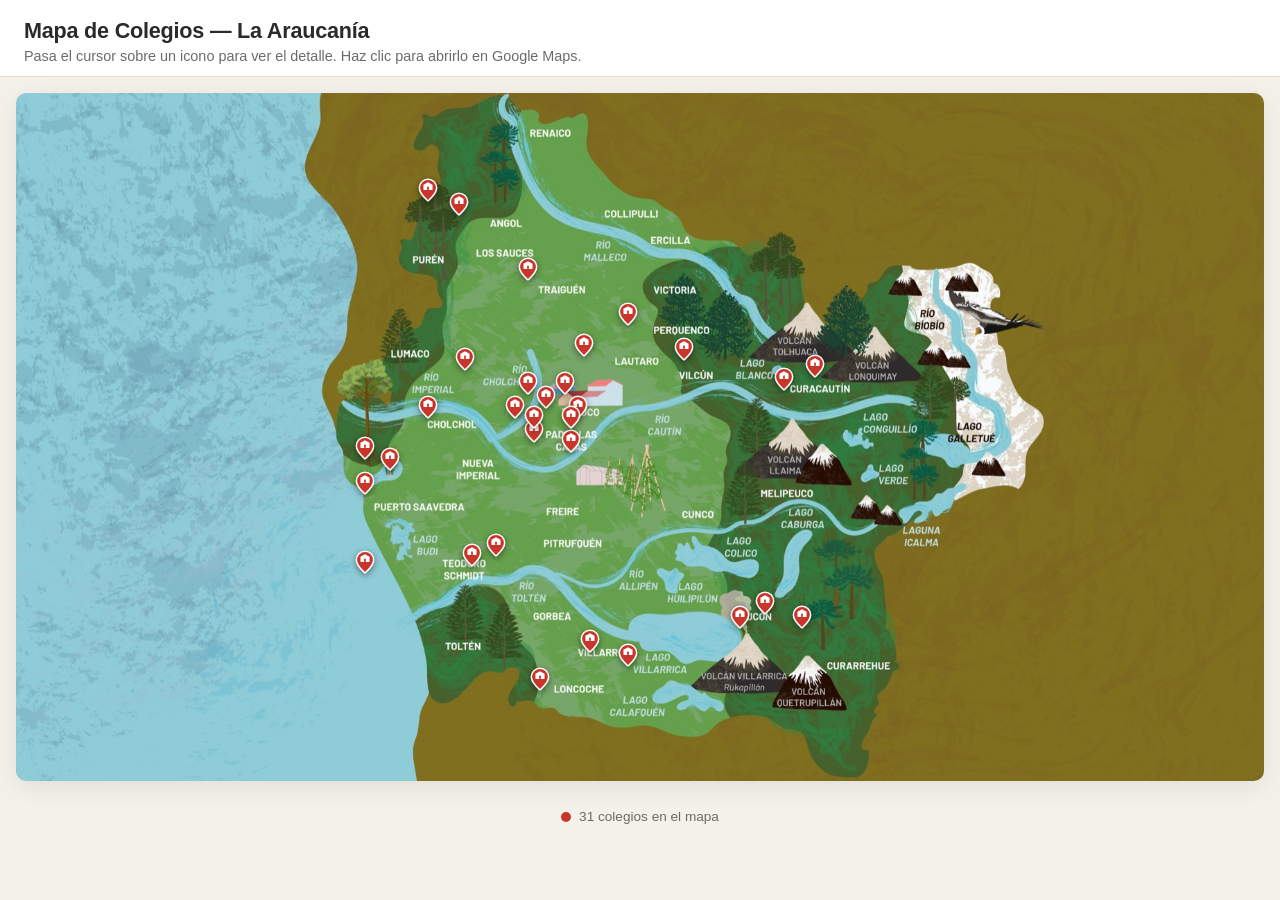
==== index.html @ e718002b "Initial commit: mapa interactivo de colegios de La Araucanía Sitio estático (HTML + CSS + JS Vanilla" ====
<!DOCTYPE html>
<html lang="es">
<head>
  <meta charset="UTF-8">
  <meta name="viewport" content="width=device-width, initial-scale=1.0">
  <title>Mapa de Colegios — Región de La Araucanía</title>
  <link rel="stylesheet" href="styles.css">
</head>
<body>
  <header class="topbar">
    <h1>Mapa de Colegios — La Araucanía</h1>
    <p class="subtitle">Pasa el cursor sobre un icono para ver el detalle. Haz clic para abrirlo en Google Maps.</p>
  </header>

  <main class="map-container" id="mapContainer">
    <img src="mapa.jpg" alt="Mapa de la Región de La Araucanía" class="map-image" id="mapImage">
    <div class="markers-layer" id="markersLayer"></div>
    <div class="tooltip" id="tooltip" role="tooltip"></div>
  </main>

  <footer class="legend">
    <span class="legend-dot"></span>
    <span id="schoolCount"></span>
  </footer>

  <script src="data.js"></script>
  <script src="script.js"></script>
</body>
</html>
---- styles.css ----
* {
  box-sizing: border-box;
  margin: 0;
  padding: 0;
}

html, body {
  height: 100%;
  font-family: -apple-system, BlinkMacSystemFont, "Segoe UI", Roboto, "Helvetica Neue", Arial, sans-serif;
  background: #f4f1ea;
  color: #2a2a2a;
}

.topbar {
  padding: 18px 24px 12px;
  background: #ffffff;
  border-bottom: 1px solid #e3ddcf;
}

.topbar h1 {
  font-size: 1.35rem;
  font-weight: 600;
  letter-spacing: -0.01em;
}

.subtitle {
  margin-top: 4px;
  color: #6b6b6b;
  font-size: 0.9rem;
}

.map-container {
  position: relative;
  width: 100%;
  max-width: 1400px;
  margin: 16px auto;
  padding: 0 16px;
}

.map-image {
  display: block;
  width: 100%;
  height: auto;
  border-radius: 10px;
  box-shadow: 0 6px 24px rgba(0, 0, 0, 0.08);
  user-select: none;
  -webkit-user-drag: none;
}

.markers-layer {
  position: absolute;
  inset: 0 16px;
  pointer-events: none;
}

.marker {
  position: absolute;
  width: 26px;
  height: 26px;
  transform: translate(-50%, -100%);
  cursor: pointer;
  pointer-events: auto;
  transition: transform 0.15s ease, filter 0.15s ease;
  filter: drop-shadow(0 2px 3px rgba(0, 0, 0, 0.45));
}

.marker:hover,
.marker:focus-visible {
  transform: translate(-50%, -100%) scale(1.25);
  filter: drop-shadow(0 3px 5px rgba(0, 0, 0, 0.6));
  z-index: 10;
  outline: none;
}

.marker svg {
  width: 100%;
  height: 100%;
  display: block;
}

.tooltip {
  position: absolute;
  pointer-events: none;
  background: rgba(28, 28, 30, 0.96);
  color: #fff;
  padding: 8px 12px;
  border-radius: 8px;
  font-size: 0.82rem;
  line-height: 1.35;
  max-width: 260px;
  box-shadow: 0 8px 20px rgba(0, 0, 0, 0.25);
  opacity: 0;
  transform: translate(-50%, calc(-100% - 12px));
  transition: opacity 0.12s ease;
  z-index: 50;
  white-space: normal;
}

.tooltip.visible {
  opacity: 1;
}

.tooltip strong {
  display: block;
  font-weight: 600;
  margin-bottom: 2px;
}

.tooltip .addr {
  color: #d8d8d8;
  font-size: 0.78rem;
}

.tooltip .hint {
  color: #ffd27a;
  font-size: 0.72rem;
  margin-top: 4px;
}

.legend {
  display: flex;
  align-items: center;
  gap: 8px;
  justify-content: center;
  padding: 12px 16px 24px;
  color: #6b6b6b;
  font-size: 0.85rem;
}

.legend-dot {
  display: inline-block;
  width: 10px;
  height: 10px;
  background: #c8362b;
  border-radius: 50%;
}
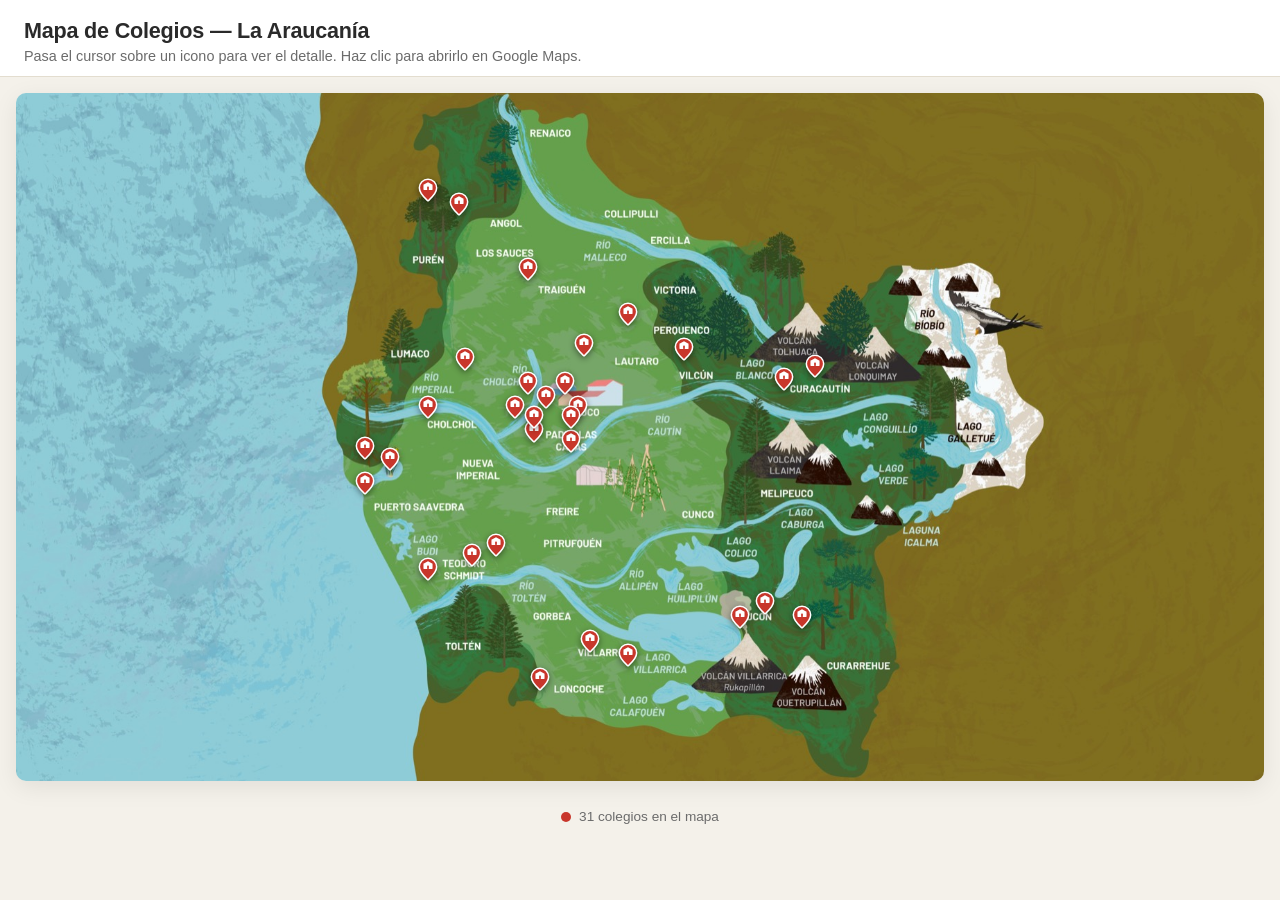
==== commit 8df88638: "Cache-bust data.js y script.js para forzar refresh Co-Authored-By: Claude Opus 4.7 <noreply@anthropi" ====
--- a/index.html
+++ b/index.html
@@ -23,7 +23,7 @@
     <span id="schoolCount"></span>
   </footer>
 
-  <script src="data.js"></script>
-  <script src="script.js"></script>
+  <script src="data.js?v=2"></script>
+  <script src="script.js?v=2"></script>
 </body>
 </html>
